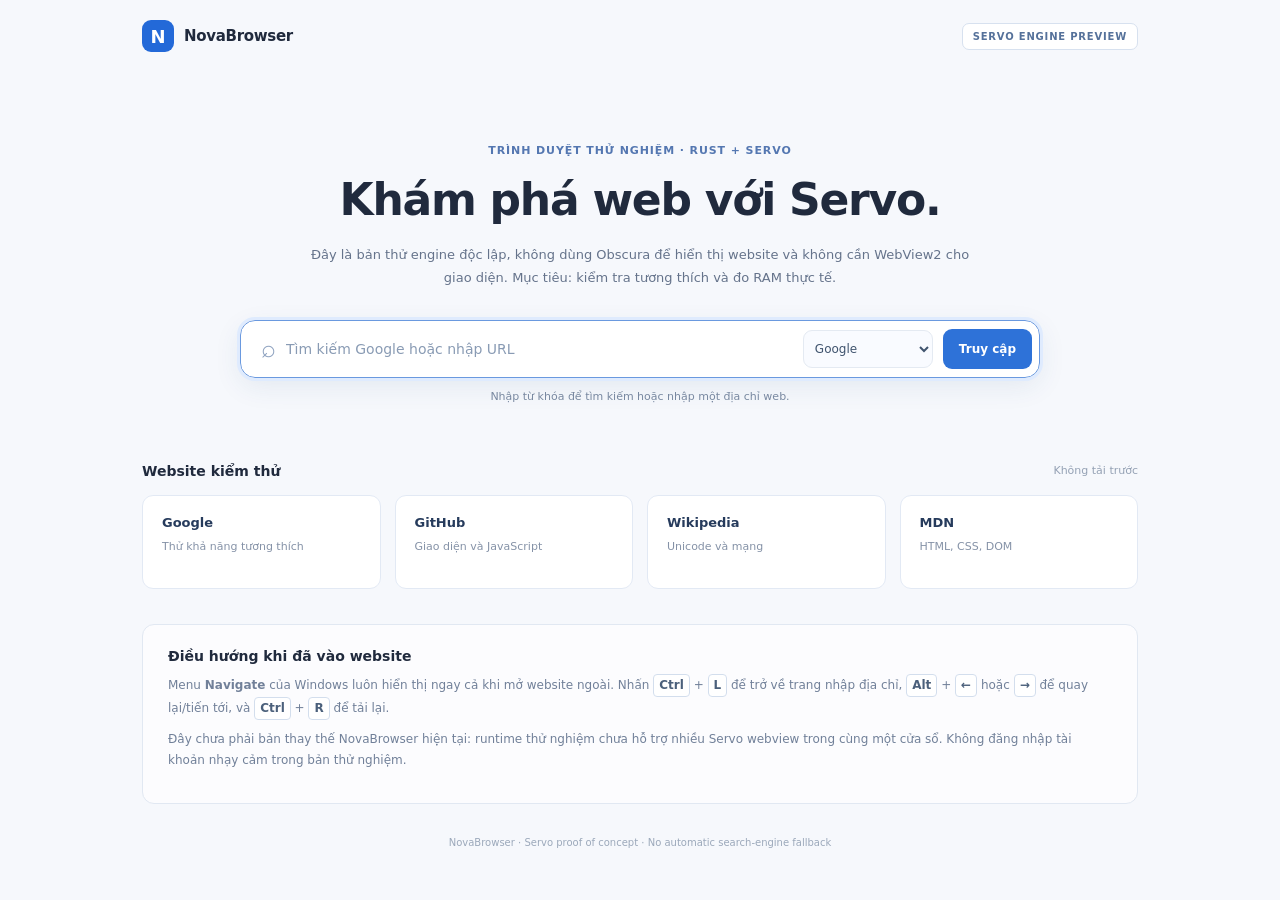
==== apps/nova-browser/ui/index.html @ 2b13a53a "refactor(servo): move selected engine app out of experiments [skip ci] Move all Servo application so" ====
<!doctype html>
<html lang="vi">
<head>
  <meta charset="utf-8"/>
  <meta name="viewport" content="width=device-width,initial-scale=1"/>
  <meta name="color-scheme" content="light dark"/>
  <title>NovaBrowser | Servo Preview</title>
  <link rel="stylesheet" href="style.css"/>
  <script defer src="app.js"></script>
</head>
<body>
  <main class="layout">
    <header class="topbar">
      <span class="brand"><span class="logo">N</span> NovaBrowser</span>
      <span class="edition">SERVO ENGINE PREVIEW</span>
    </header>
    <section class="intro">
      <div class="eyebrow">Trình duyệt thử nghiệm · Rust + Servo</div>
      <h1>Khám phá web với Servo.</h1>
      <p>Đây là bản thử engine độc lập, không dùng Obscura để hiển thị website và không cần WebView2 cho giao diện. Mục tiêu: kiểm tra tương thích và đo RAM thực tế.</p>
      <form id="search-form" class="search-form" autocomplete="off">
        <label class="sr-only" for="address">Nhập URL hoặc từ khóa</label>
        <span class="search-mark" aria-hidden="true">⌕</span>
        <input id="address" type="text" placeholder="Tìm kiếm Google hoặc nhập URL" maxlength="4096" spellcheck="false" autofocus/>
        <label class="sr-only" for="provider">Công cụ tìm kiếm</label>
        <select id="provider" aria-label="Công cụ tìm kiếm">
          <option value="google">Google</option>
          <option value="bing">Bing</option>
          <option value="duckduckgo">DuckDuckGo</option>
        </select>
        <button type="submit" id="go-button">Truy cập</button>
      </form>
      <p id="status" role="status" aria-live="polite">Nhập từ khóa để tìm kiếm hoặc nhập một địa chỉ web.</p>
    </section>
    <section class="shortcuts" aria-label="Các trang kiểm thử">
      <div class="section-head"><h2>Website kiểm thử</h2><span>Không tải trước</span></div>
      <div class="links">
        <button type="button" data-target="https://www.google.com/">Google <span>Thử khả năng tương thích</span></button>
        <button type="button" data-target="https://github.com/">GitHub <span>Giao diện và JavaScript</span></button>
        <button type="button" data-target="https://www.wikipedia.org/">Wikipedia <span>Unicode và mạng</span></button>
        <button type="button" data-target="https://developer.mozilla.org/">MDN <span>HTML, CSS, DOM</span></button>
      </div>
    </section>
    <section class="instructions">
      <h2>Điều hướng khi đã vào website</h2>
      <p>Menu <strong>Navigate</strong> của Windows luôn hiển thị ngay cả khi mở website ngoài. Nhấn <kbd>Ctrl</kbd> + <kbd>L</kbd> để trở về trang nhập địa chỉ, <kbd>Alt</kbd> + <kbd>←</kbd> hoặc <kbd>→</kbd> để quay lại/tiến tới, và <kbd>Ctrl</kbd> + <kbd>R</kbd> để tải lại.</p>
      <p>Đây chưa phải bản thay thế NovaBrowser hiện tại: runtime thử nghiệm chưa hỗ trợ nhiều Servo webview trong cùng một cửa sổ. Không đăng nhập tài khoản nhạy cảm trong bản thử nghiệm.</p>
    </section>
    <footer>NovaBrowser · Servo proof of concept · No automatic search-engine fallback</footer>
  </main>
</body>
</html>
---- apps/nova-browser/ui/style.css ----
:root { font-family: "Segoe UI", system-ui, sans-serif; color-scheme: light dark; }
* { box-sizing: border-box; }
body { min-height: 100vh; margin: 0; background: #f6f8fc; color: #202a3d; }
button,input,select { font: inherit; }
button { cursor: pointer; }
.layout { max-width: 1080px; min-height: 100vh; margin: auto; padding: 0 42px 25px; }
.topbar { display:flex; align-items:center; justify-content:space-between; min-height: 72px; }
.brand { display:inline-flex; align-items:center; gap: 10px; font-size: 15px; font-weight: 710; letter-spacing: -.3px; }
.logo { display:grid; place-items:center; width: 32px; height: 32px; border-radius: 9px; background:#2369d8; color:white; font-size:18px; }
.edition { border:1px solid #d7e1ef; background:#fff; padding: 7px 10px; color:#55719a; border-radius: 7px; font-size:10px; font-weight:700; letter-spacing:.8px; }
.intro { padding: clamp(35px,8vh,78px) 0 55px; text-align:center; }
.eyebrow { font-size:11px; color:#5477b1; font-weight:700; letter-spacing:.9px; text-transform:uppercase; }
h1 { margin: 17px 0 16px; font-size: clamp(30px, 4vw, 44px); line-height:1.2; letter-spacing:-1.25px; }
.intro > p:not(#status) { max-width:670px; margin:0 auto 30px; color:#65738b; font-size:13px; line-height:1.8; }
.search-form { width: min(100%,800px); min-height:58px; display:flex; align-items:center; gap:10px; margin:auto; padding:7px; background:#fff; border:1px solid #d7e2f1; border-radius:15px; box-shadow:0 8px 28px rgba(36,74,122,.09); }
.search-form:focus-within { border-color:#6a99df; outline:3px solid #dfebfe; }
.search-mark { font-size:25px; padding-left:13px; color:#8da1bf; }
#address { flex:1; width:1px; min-width:0; border:0; background:transparent; color:#24344c; outline:0; padding:9px 0; font-size:14px; }
#address::placeholder { color:#899bb4; }
#provider { width:130px; min-width:0; padding:10px 7px; border:1px solid #e4eaf2; border-radius:9px; background:#f9fbff; color:#40546e; font-size:12px; }
#go-button { border:0; border-radius:9px; background:#2e72d8; color:white; padding:12px 16px; min-height:40px; font-size:12px; font-weight:700; }
#go-button:hover { background:#205fc1; }
#go-button:disabled { opacity:.55; cursor:wait; }
#status { margin:12px 0 0; min-height:18px; color:#7888a0; font-size:11px; }
#status.error { color:#aa4235; }
.shortcuts { margin-top: 0; }
.section-head { display:flex; justify-content:space-between; align-items:center; margin:0 0 16px; }
h2 { margin:0; font-size:14px; font-weight:690; }
.section-head span { font-size:11px; color:#94a1b4; }
.links { display:grid; grid-template-columns:repeat(4,minmax(0,1fr)); gap:14px; }
.links button { display:flex; align-items:flex-start; flex-direction:column; text-align:left; min-height:94px; gap:10px; padding:19px; border:1px solid #e2e9f4; border-radius:11px; background:#fff; color:#263b5c; font-weight:700; font-size:13px; }
.links button:hover { background:#f0f6ff; border-color:#bdd1ee; }
.links button span { font-weight:400; font-size:11px; color:#8592a7; }
.instructions { margin:35px 0 20px; padding:23px 25px; border:1px solid #e1e8f2; border-radius:12px; background:rgba(255,255,255,.65); }
.instructions h2 { margin-bottom:10px; }
.instructions p { margin:9px 0; color:#718099; font-size:12px; line-height:1.75; }
kbd { display:inline-block; min-width:19px; padding:0 5px; border:1px solid #d3deed; border-radius:4px; background:#fff; color:#4b607b; font:inherit; font-weight:650; }
footer { text-align:center; color:#9ba8ba; font-size:10px; padding:13px 0; }
.sr-only { position:absolute; width:1px; height:1px; overflow:hidden; clip:rect(0,0,0,0); white-space:nowrap; }
button:focus-visible,select:focus-visible { outline:2px solid #488be7; outline-offset:3px; }
@media (max-width:720px) {
  .layout { padding:0 20px 24px; }
  .intro { padding:38px 0; }
  .links { grid-template-columns:repeat(2,minmax(0,1fr)); }
  #provider { width:95px; }
}
@media(max-width:480px) {
  .edition { display:none; }
  .search-form { flex-wrap:wrap; }
  #address { width:calc(100% - 60px); flex:auto; }
  #provider { flex:1; }
  #go-button { flex:1; }
}
@media(prefers-color-scheme:dark) {
  body { background:#171c25; color:#eef2f9; }
  .edition,.search-form,.links button,.instructions { background:#262e3d; border-color:#3b485d; }
  .edition,.eyebrow { color:#a0c2f8; }
  .intro>p:not(#status),.instructions p { color:#a4b2c6; }
  #address { color:#f2f5fa; }
  #provider { color:#e6eafa; background:#303a4b; border-color:#465368; }
  .links button { color:#e3ebf8; }
  .links button:hover { background:#33445d; }
  kbd { background:#313e51; border-color:#46566e; color:#e3ecfa; }
}
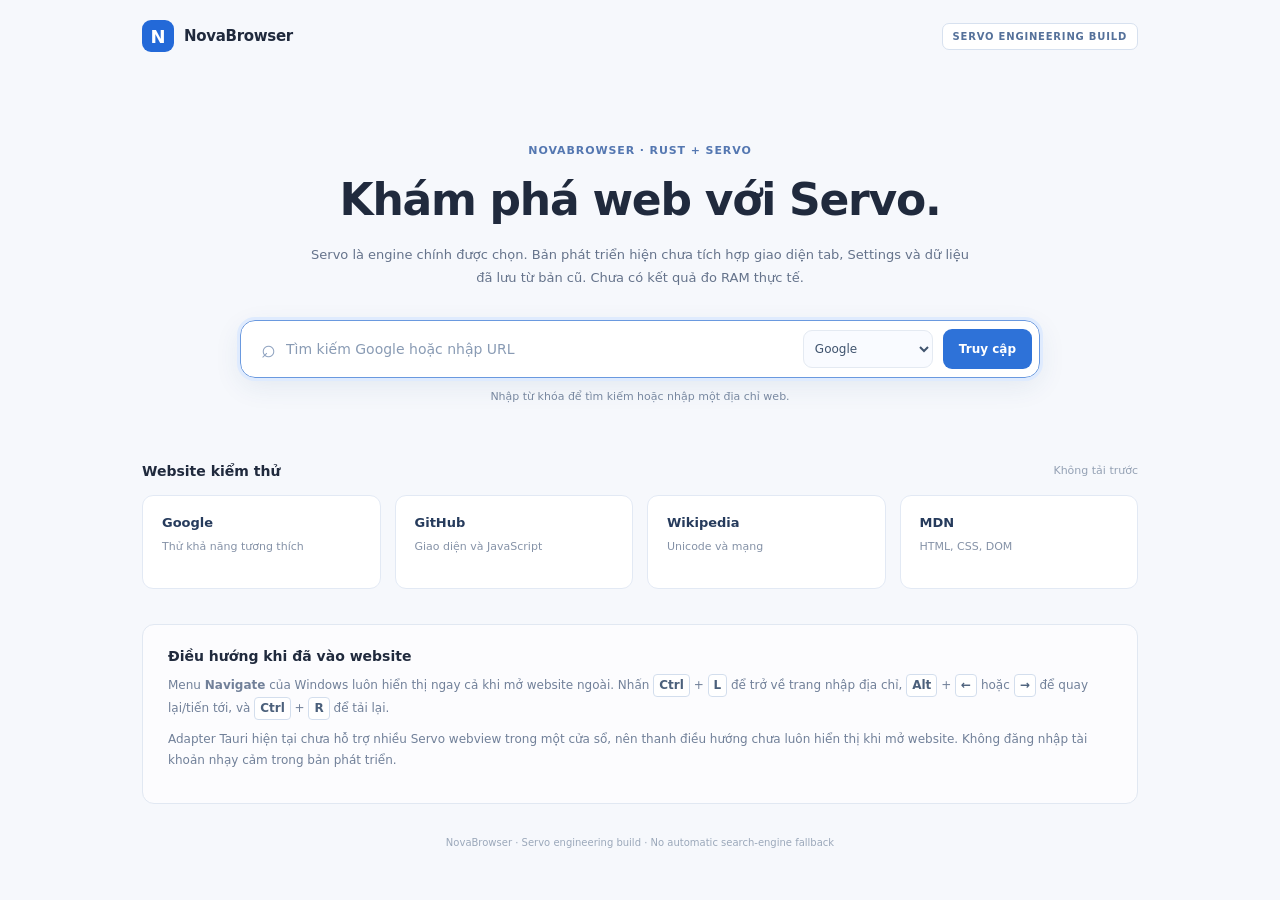
==== commit d4e0ec6a: "refactor(browser): give selected Servo runtime canonical app identity [skip ci] Update binary, Tauri" ====
--- a/apps/nova-browser/ui/index.html
+++ b/apps/nova-browser/ui/index.html
@@ -4,7 +4,7 @@
   <meta charset="utf-8"/>
   <meta name="viewport" content="width=device-width,initial-scale=1"/>
   <meta name="color-scheme" content="light dark"/>
-  <title>NovaBrowser | Servo Preview</title>
+  <title>NovaBrowser</title>
   <link rel="stylesheet" href="style.css"/>
   <script defer src="app.js"></script>
 </head>
@@ -12,12 +12,12 @@
   <main class="layout">
     <header class="topbar">
       <span class="brand"><span class="logo">N</span> NovaBrowser</span>
-      <span class="edition">SERVO ENGINE PREVIEW</span>
+      <span class="edition">SERVO ENGINEERING BUILD</span>
     </header>
     <section class="intro">
-      <div class="eyebrow">Trình duyệt thử nghiệm · Rust + Servo</div>
+      <div class="eyebrow">NovaBrowser · Rust + Servo</div>
       <h1>Khám phá web với Servo.</h1>
-      <p>Đây là bản thử engine độc lập, không dùng Obscura để hiển thị website và không cần WebView2 cho giao diện. Mục tiêu: kiểm tra tương thích và đo RAM thực tế.</p>
+      <p>Servo là engine chính được chọn. Bản phát triển hiện chưa tích hợp giao diện tab, Settings và dữ liệu đã lưu từ bản cũ. Chưa có kết quả đo RAM thực tế.</p>
       <form id="search-form" class="search-form" autocomplete="off">
         <label class="sr-only" for="address">Nhập URL hoặc từ khóa</label>
         <span class="search-mark" aria-hidden="true">⌕</span>
@@ -44,9 +44,9 @@
     <section class="instructions">
       <h2>Điều hướng khi đã vào website</h2>
       <p>Menu <strong>Navigate</strong> của Windows luôn hiển thị ngay cả khi mở website ngoài. Nhấn <kbd>Ctrl</kbd> + <kbd>L</kbd> để trở về trang nhập địa chỉ, <kbd>Alt</kbd> + <kbd>←</kbd> hoặc <kbd>→</kbd> để quay lại/tiến tới, và <kbd>Ctrl</kbd> + <kbd>R</kbd> để tải lại.</p>
-      <p>Đây chưa phải bản thay thế NovaBrowser hiện tại: runtime thử nghiệm chưa hỗ trợ nhiều Servo webview trong cùng một cửa sổ. Không đăng nhập tài khoản nhạy cảm trong bản thử nghiệm.</p>
+      <p>Adapter Tauri hiện tại chưa hỗ trợ nhiều Servo webview trong một cửa sổ, nên thanh điều hướng chưa luôn hiển thị khi mở website. Không đăng nhập tài khoản nhạy cảm trong bản phát triển.</p>
     </section>
-    <footer>NovaBrowser · Servo proof of concept · No automatic search-engine fallback</footer>
+    <footer>NovaBrowser · Servo engineering build · No automatic search-engine fallback</footer>
   </main>
 </body>
 </html>
